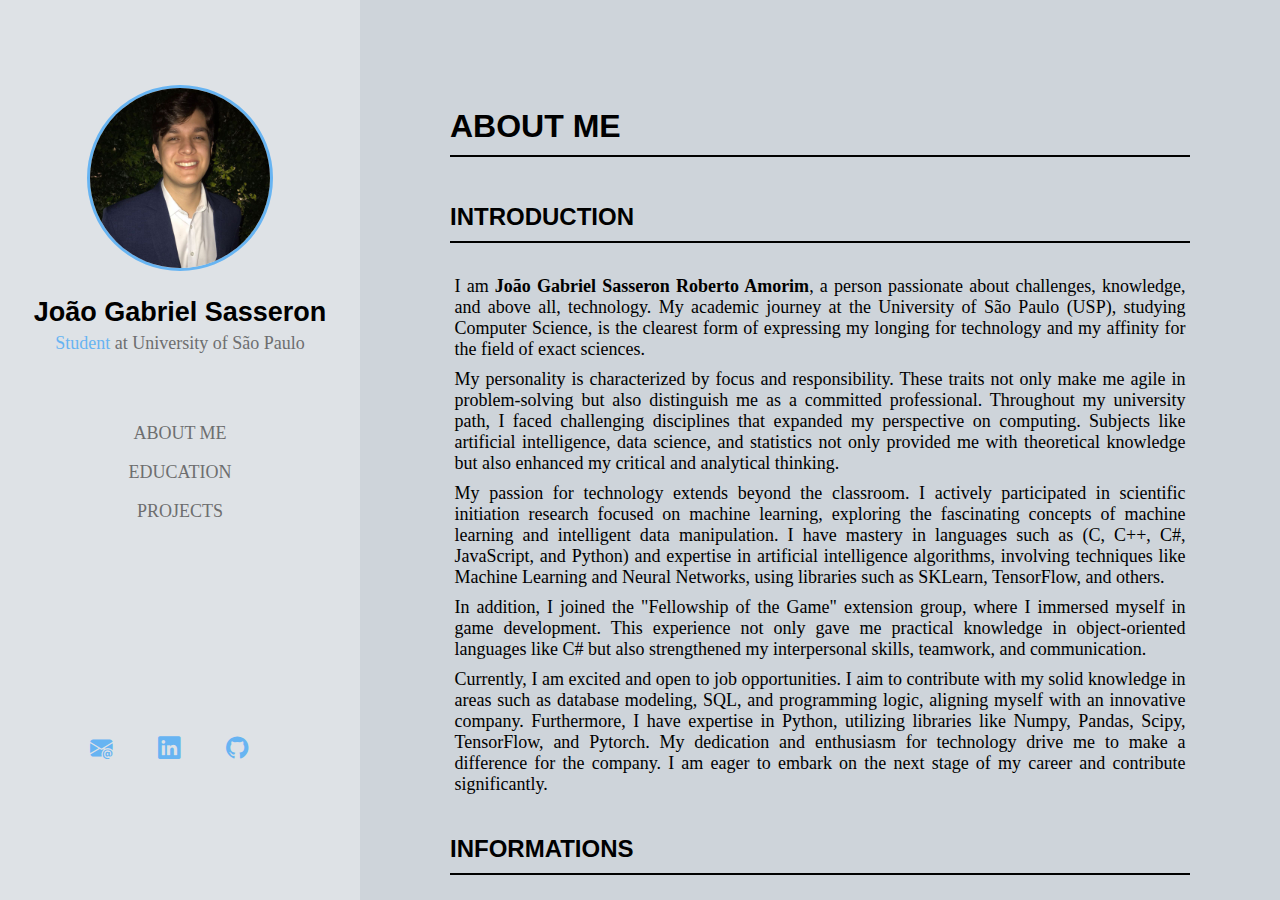
==== index.html @ dc9e0af3 "index" ====
<!DOCTYPE html>
<html lang="en">
<head>
    <meta charset="UTF-8">
    <meta name="viewport" content="width=device-width, initial-scale=1.0">
    <title>Sasseronj</title>

    <link rel="stylesheet" href="./css/side-bar.css">
    <link rel="stylesheet" href="./css/index.css">
    <link rel="stylesheet" href="./css/conteiner-text.css">
    
    <link rel="stylesheet" href="https://cdn.jsdelivr.net/npm/bootstrap-icons@1.10.4/font/bootstrap-icons.css">
    <script src="https://cdn.jsdelivr.net/npm/bootstrap@5.3.0-alpha3/dist/js/bootstrap.bundle.min.js" integrity="sha384-ENjdO4Dr2bkBIFxQpeoTz1HIcje39Wm4jDKdf19U8gI4ddQ3GYNS7NTKfAdVQSZe" crossorigin="anonymous"></script>
  
    <link rel="icon" href="./img/icon.png" type="image/png">
</head>
<body>
    <div id="container">
        <div id="side-bar">
            <div id="perfil-profile">
                <img id="perfil-img" src="./img/port.jpg" alt="">
            </div>
    
            <div id="perfil-carac">
                <h1 id="perfil-name">João Gabriel Sasseron</h1>
                <p id="perfil-ocup"> <span class="highlight">Student</span> at University of São Paulo</p>
            </div>
    
            <div id="perfil-list">
                <nav>
                    <ul id="list-nav">
                        <li class="list-item">
                            <a class="list-a" href="./index.html">ABOUT ME</a>
                        </li>
                        
                        <li class="list-item">
                            <a class="list-a" href="./education.html">EDUCATION</a>
                        </li>
                        
                        <li class="list-item">
                            <a class="list-a" href="./projects.html">PROJECTS</a>
                        </li>
                        
                        <!-- <li class="list-item">
                            <a class="list-a" href="./courses.html">COURSES AND CERTIFICATES</a>
                        </li>                 -->
                    </ul>
                </nav>
            </div>

            <div id="card-text-center">

                <ul class="list-inline">
                    <li class="text-center">
                        <a href="mailto:jgsasseron@gmail.com" style="text-decoration: none" target="_blank">
                            <i class="bi bi-envelope-at-fill" style="font-size: 2.5vh; color: #67b4f2;"></i> 
                        </a>
                    </li>
                    <li class="text-center">
                        <a href="https://www.linkedin.com/in/sasseronj/" style="text-decoration: none" target="_blank">
                            <i class="bi bi-linkedin" style="font-size: 2.5vh; color: #67b4f2;"></i> 
                        </a>
                    </li>
                    <li class="text-center">
                        <a href="https://github.com/Sasseronj" style="text-decoration: none" target="_blank">
                            <i class="bi bi-github" style="font-size: 2.5vh; color: #67b4f2;"></i> 
                        </a>
                    </li>
                </ul>
            </div>
        </div>
        
        <div id="container-content">
            <h1 id="content-title">ABOUT ME</h1>

            <div class="divider"></div>

            <h2 id="content-title">INTRODUCTION</h2>

            <div class="divider"></div>

            <div class="container-text">
                <p class="text">I am <strong>João Gabriel Sasseron Roberto Amorim</strong>, a person passionate about challenges, knowledge, and above all, technology. My academic journey at the University of São Paulo (USP), studying Computer Science, is the clearest form of expressing my longing for technology and my affinity for the field of exact sciences.</p>
                <p class="text">My personality is characterized by focus and responsibility. These traits not only make me agile in problem-solving but also distinguish me as a committed professional. Throughout my university path, I faced challenging disciplines that expanded my perspective on computing. Subjects like artificial intelligence, data science, and statistics not only provided me with theoretical knowledge but also enhanced my critical and analytical thinking.</p>
                <p class="text">My passion for technology extends beyond the classroom. I actively participated in scientific initiation research focused on machine learning, exploring the fascinating concepts of machine learning and intelligent data manipulation. I have mastery in languages such as (C, C++, C#, JavaScript, and Python) and expertise in artificial intelligence algorithms, involving techniques like Machine Learning and Neural Networks, using libraries such as SKLearn, TensorFlow, and others.</p>
                <p class="text">In addition, I joined the "Fellowship of the Game" extension group, where I immersed myself in game development. This experience not only gave me practical knowledge in object-oriented languages like C# but also strengthened my interpersonal skills, teamwork, and communication.</p>
                <p class="text">Currently, I am excited and open to job opportunities. I aim to contribute with my solid knowledge in areas such as database modeling, SQL, and programming logic, aligning myself with an innovative company. Furthermore, I have expertise in Python, utilizing libraries like Numpy, Pandas, Scipy, TensorFlow, and Pytorch. My dedication and enthusiasm for technology drive me to make a difference for the company. I am eager to embark on the next stage of my career and contribute significantly.</p>
            </div>

            <h2 id="content-title">INFORMATIONS</h2>

            <div class="divider"></div>


            <table id="info-table">
                <tr>
                    <th class="info-th">Name:</th>
                    <td class="info-td">João Gabriel Sasseron Roberto Amorim</td>
                </tr>
                <tr>
                    <th class="info-th">Date of birth:</th>
                    <td class="info-td">April 27, 2001</td>
                </tr>
                <tr>
                    <th class="info-th">Address:</th>
                    <td class="info-td">São Carlos (SP)</td>
                </tr>
                <tr>
                    <th class="info-th">Zip code:</th>
                    <td class="info-td">13561-130</td>
                </tr>
                <tr>
                    <th class="info-th">Email:</th>
                    <td class="info-td"><a href="mailto:jgsasseron@gmail.com" style="text-decoration: none; color: #67b4f2" target="_blank">jgsasseron@gmail.com</a></td>
                </tr>
                <tr>
                    <th class="info-th">Github:</th>
                    <td class="info-td"><a href="https://github.com/Sasseronj" style="text-decoration: none; color: #67b4f2" target="_blank">Sasseronj</a></td>
                </tr>
                <tr>
                    <th class="info-th">LinkedIn:</th>
                    <td class="info-td"><a href="https://www.linkedin.com/in/sasseronj/" style="text-decoration: none; color: #67b4f2" target="_blank">sasseronj</a></td>
                </tr>
                <tr>
                    <th class="info-th">Phone:</th>
                    <td class="info-td">+55 (11) 97463-8118</td>
                </tr>
              </table>
        </div>
    </div>
    
</body>
</html>
---- css/side-bar.css ----
* {
    margin: 0;
    padding: 0;
}

#container {
    display: flex;
}

#side-bar {
    position: relative;
    height: 100vh;
    width: 40vh;
    top: 0;
    left: 10;
    background-color: #dee2e6;
}

#perfil-profile,
#perfil-carac,
#card-text-center,
#perfil-list {
    position: absolute;
    left: 50%;
    transform: translate(-50%, -50%);
}

#perfil-profile {
    top: 20%;
}

#perfil-carac {
    top: 38%;
    height: 10vh;
    width: 40vh;
}

#perfil-list {
    top: 60%;
    height: 30vh;
    width: 40vh;
}

#card-text-center {
    top: 80vh;
    height: 8vh;
    width: 35vh;
    margin: 30px auto 5px 1.5vh;  
    text-align: center;
}

#perfil-img {
    height: 20vh;
    width: 20vh;
    border: 3px solid #67b4f2;
    border-radius: 50%;
    overflow: hidden;
}

#perfil-name {
    font-family: Impact, Haettenschweiler, 'Arial Narrow Bold', sans-serif;
    text-align: center;
    font-size: 3vh;
}

#perfil-ocup {
    margin-top: 0.5vh;
    text-align: center;
    font-weight: normal;
    font-size: 2vh;
    color: #6d6e6f;
}

#list-nav {
    list-style-type: none;
}

.list-item {
    margin-top: 2vh;
    width: 100%; 
    font-size: 2vh;
    text-align: center;
}

.list-a {
    text-decoration: none;
    color: #6d6e6f;
}

.list-a:hover {
    color: #67b4f2;
    text-decoration: underline;
}

.highlight {
    color: #67b4f2;
}

.list-inline {
    padding: 0% 10% 0% 10%;
    list-style-type: none;
    text-align: center;
    overflow: hidden;
}

.text-center {
    float: left;
    padding: 2.5vh;
}
---- css/index.css ----
#info-table {
    border-collapse: collapse;
    width: 50vh;
    margin-top: 4vh;
    margin-left: 0vh;
    background-color: #dee2e6;
    border: 1px solid #6d6e6f;
    border-radius: 1px;
    font-size: 18px;
}

.info-th, .info-td {
    padding: 1vh;
    border-bottom: 1px solid #6d6e6f;
    text-align: left;
}

.info-th {
    background-color: #dee2e6;
    font-weight: bold;
}
---- css/conteiner-text.css ----
#container-content {
    flex: 1;
    padding: 8vh 10vh 8vh 10vh;
    max-height: 100vh;
    box-sizing: border-box;
    background-color: #ced4da;
    overflow-y: auto;
    box-sizing: border-box;
}

#content-title {
    font-family: Impact, Haettenschweiler, 'Arial Narrow Bold', sans-serif;
    padding-top: 4vh;
}

.container-text {
    padding-top: 2vh;
    text-align: justify;
}

.text {
    font-size: 18px;
    padding: 0.5vh;
}

.divider {
    width: 100%;
    height: 2px;
    background-color: #000;
    margin: 10px 0;
}
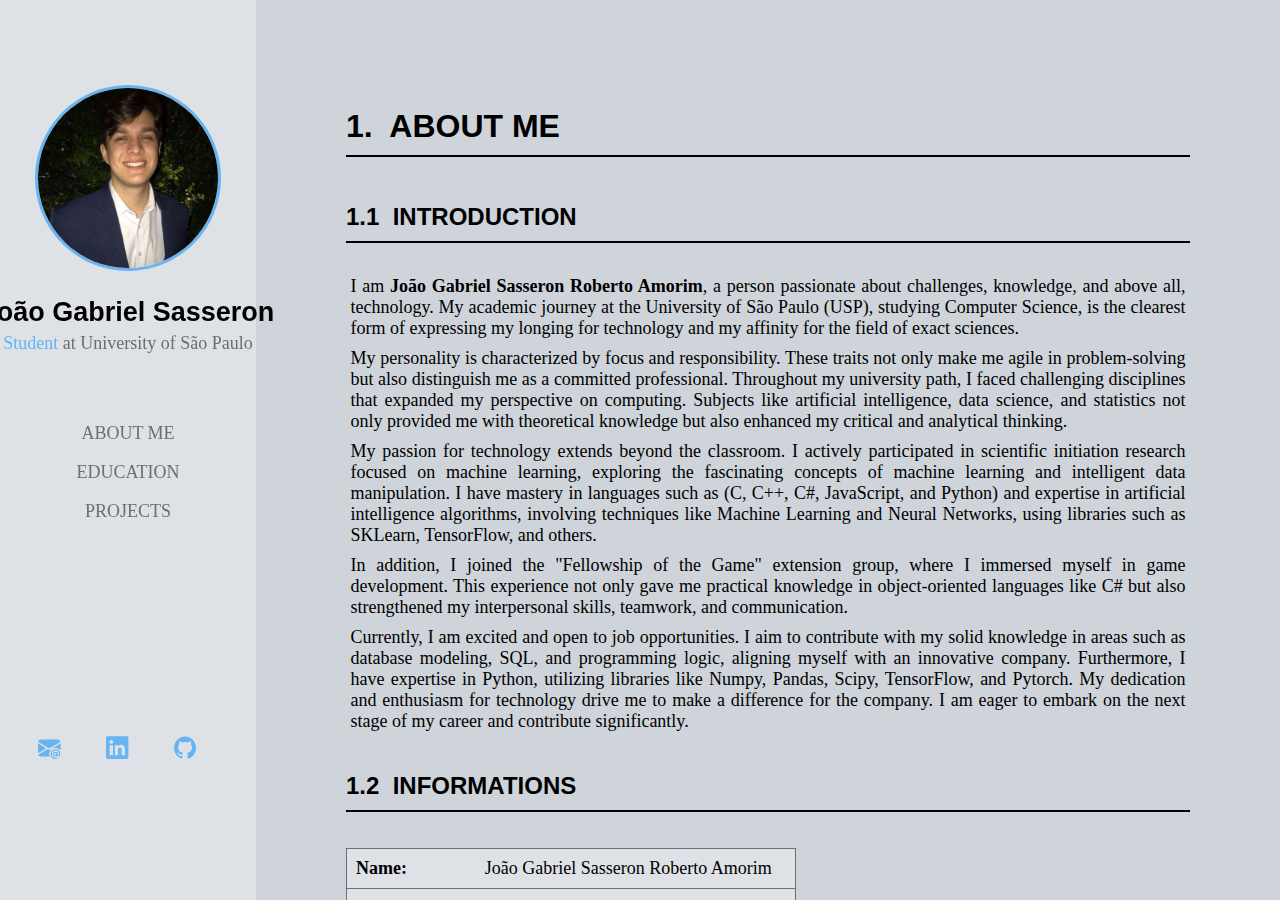
==== commit 1bafb4d2: "att" ====
--- a/index.html
+++ b/index.html
@@ -5,9 +5,11 @@
     <meta name="viewport" content="width=device-width, initial-scale=1.0">
     <title>Sasseronj</title>
 
+    <link rel="stylesheet" href="./css/conteiner-text.css">
+    <link rel="stylesheet" href="./css/education.css">
+    <link rel="stylesheet" href="./css/index.css">
+    <link rel="stylesheet" href="./css/project.css">
     <link rel="stylesheet" href="./css/side-bar.css">
-    <link rel="stylesheet" href="./css/index.css">
-    <link rel="stylesheet" href="./css/conteiner-text.css">
     
     <link rel="stylesheet" href="https://cdn.jsdelivr.net/npm/bootstrap-icons@1.10.4/font/bootstrap-icons.css">
     <script src="https://cdn.jsdelivr.net/npm/bootstrap@5.3.0-alpha3/dist/js/bootstrap.bundle.min.js" integrity="sha384-ENjdO4Dr2bkBIFxQpeoTz1HIcje39Wm4jDKdf19U8gI4ddQ3GYNS7NTKfAdVQSZe" crossorigin="anonymous"></script>
@@ -30,20 +32,16 @@
                 <nav>
                     <ul id="list-nav">
                         <li class="list-item">
-                            <a class="list-a" href="./index.html">ABOUT ME</a>
+                            <a class="list-a" href="#about-me">ABOUT ME</a>
                         </li>
                         
                         <li class="list-item">
-                            <a class="list-a" href="./education.html">EDUCATION</a>
+                            <a class="list-a" href="#education">EDUCATION</a>
                         </li>
                         
                         <li class="list-item">
-                            <a class="list-a" href="./projects.html">PROJECTS</a>
+                            <a class="list-a" href="#projects">PROJECTS</a>
                         </li>
-                        
-                        <!-- <li class="list-item">
-                            <a class="list-a" href="./courses.html">COURSES AND CERTIFICATES</a>
-                        </li>                 -->
                     </ul>
                 </nav>
             </div>
@@ -71,11 +69,11 @@
         </div>
         
         <div id="container-content">
-            <h1 id="content-title">ABOUT ME</h1>
+            <h1 class="content-title" id="about-me">1.&nbsp; ABOUT ME</h1>
 
             <div class="divider"></div>
 
-            <h2 id="content-title">INTRODUCTION</h2>
+            <h2 class="content-title">1.1&nbsp; INTRODUCTION</h2>
 
             <div class="divider"></div>
 
@@ -87,7 +85,7 @@
                 <p class="text">Currently, I am excited and open to job opportunities. I aim to contribute with my solid knowledge in areas such as database modeling, SQL, and programming logic, aligning myself with an innovative company. Furthermore, I have expertise in Python, utilizing libraries like Numpy, Pandas, Scipy, TensorFlow, and Pytorch. My dedication and enthusiasm for technology drive me to make a difference for the company. I am eager to embark on the next stage of my career and contribute significantly.</p>
             </div>
 
-            <h2 id="content-title">INFORMATIONS</h2>
+            <h2 class="content-title">1.2&nbsp; INFORMATIONS</h2>
 
             <div class="divider"></div>
 
@@ -125,9 +123,98 @@
                     <th class="info-th">Phone:</th>
                     <td class="info-td">+55 (11) 97463-8118</td>
                 </tr>
-              </table>
+              </table>   
+              
+              <h1 class="content-title" id="education">2.&nbsp; EDUCATION</h1>
+
+              <div class="divider"></div>
+  
+              <h2 class="content-title">2.1&nbsp; ACADEMIC QUALIFICATIONS</h2>
+  
+              <div class="divider"></div>
+              
+              <ul class="edu-list">
+                  <li>
+                      <table id="edu-table">
+                          <tr id>
+                              <th id="edu-left"><p class="text"><strong>University of São Paulo (USP)</strong></p></th>
+                              <th id="edu-right"><p class="text"><strong>São Carlos</strong></p></th>
+                          </tr>
+                          <tr>
+                              <td id="edu-left"><p class="text"><em>Computer Science</em></p></td>
+                              <td id="edu-right"><p class="text"><em>2021 - 2025</em></p></td>
+                          </tr>
+                      </table>
+                  </li>
+              </ul>
+  
+              <h2 class="content-title">2.2&nbsp; ACADEMIC EXPERIENCE</h2>
+  
+              <div class="divider"></div>
+  
+              <ul class="edu-list">
+                  <li>
+                      <table id="edu-table">
+                          <tr>
+                              <th id="edu-left"><p class="text"><strong>Institute of Mathematical and Computer Sciences</strong></p></th>
+                              <th id="edu-right"><p class="text"><strong>ICMC</strong></p></th>
+                          </tr>
+                          <tr>
+                              <td id="edu-left"><p class="text"><em>Researcher,</em></p></td>
+                              <td id="edu-right"><p class="text"><em>November 2022 - July 2023</em></p></td>
+                          </tr>
+                      </table>
+          
+                      <div class="edu-info">
+                          <p class="text">
+                              Engaged in scientific initiation at USP, focusing on research aimed at improving noise removal in images
+                              through advanced techniques such as curriculum learning and other machine learning training strategies.
+                              Project titled ’Curriculum learning and other training strategies for noise removal in images.’ Experience
+                              includes image processing, data intelligence, analysis and visualization, as well as developing skills in database
+                              management, report generation, and Python coding.
+                          </p>
+                      </div>
+                  </li>
+  
+                  <li>
+                      <table id="edu-table">
+                          <tr>
+                              <th id="edu-left"><p class="text"><strong>Fellowship of the Game</strong></p></th>
+                              <th id="edu-right"><p class="text"><strong>FoG</strong></p></th>
+                          </tr>
+                          <tr>
+                              <td id="edu-left"><p class="text"><em>Member,</em></p></td>
+                              <td id="edu-right"><p class="text"><em>July 2023 - Present</em></p></td>
+                          </tr>
+                      </table>
+          
+                      <div class="edu-info">
+                          <p class="text">
+                              Participation in a game development extension group, gaining experience in Unity, logical programming,
+                              problem-solving, and agile methodology. Developed teamwork, adaptability, leadership, communication,
+                              argumentation, and C# programming skills.
+                          </p>
+                      </div>
+                  </li>
+              </ul>
+
+
+              <h1 class="content-title" id="projects">3.&nbsp; PROJECTS</h1>
+
+              <div class="divider"></div>
+  
+              <table id="proj-table">
+                  <tr>
+                      <th class="proj-th">Subject</th>
+                      <th class="proj-th">Title</th>
+                      <th class="proj-th">Short Description</th>
+                      <th class="proj-th">Tag</th>
+                      <th class="proj-th">Link</th>
+                  </tr>
+                </table>
         </div>
     </div>
-    
+
+    <script src="index.js"></script>
 </body>
 </html>--- a/css/conteiner-text.css
+++ b/css/conteiner-text.css
@@ -8,7 +8,12 @@
     box-sizing: border-box;
 }
 
-#content-title {
+#btn-div {
+    background-color: #ced4da;
+
+}
+
+.content-title {
     font-family: Impact, Haettenschweiler, 'Arial Narrow Bold', sans-serif;
     padding-top: 4vh;
 }
--- a/css/education.css
+++ b/css/education.css
@@ -0,0 +1,29 @@
+#edu-table {
+    max-width: 80vh;
+    min-width: 80vh;
+    height: 4vh;
+    border-collapse: collapse;
+    margin-top: 4vh; 
+}
+
+#edu-left {
+    text-align: left;
+}
+
+#edu-right {
+    text-align: right;
+}
+
+#edu-table th, #edu-table td {
+    padding: 3px; 
+}
+
+.edu-list {
+    margin-left: 2vh;
+}
+
+.edu-info {
+    text-align: justify;
+    width: 78.5vh;
+    margin-left: 1vh;
+}--- a/css/project.css
+++ b/css/project.css
@@ -0,0 +1,28 @@
+#proj-table {
+    border-collapse: collapse;
+    width: 150vh;
+    margin-top: 4vh;
+    margin-left: 0vh;
+    background-color: #dee2e6;
+    border: 1px solid #6d6e6f;
+    border-radius: 1px;
+    font-size: 18px;
+}
+
+#proj-table tr ul {
+    margin-left: 3vh;
+
+}
+
+.proj-th, .proj-td {
+    padding: 3.5vh;
+    border-bottom: 1px solid #6d6e6f;
+    border: 1px solid #6d6e6f;
+    text-align: left;
+}
+
+.proj-th {
+    background-color: #dee2e6;
+    font-weight: bold;
+}
+
--- a/css/side-bar.css
+++ b/css/side-bar.css
@@ -10,7 +10,7 @@
 #side-bar {
     position: relative;
     height: 100vh;
-    width: 40vh;
+    width: 20%;
     top: 0;
     left: 10;
     background-color: #dee2e6;
@@ -106,4 +106,4 @@
 .text-center {
     float: left;
     padding: 2.5vh;
-}+}
